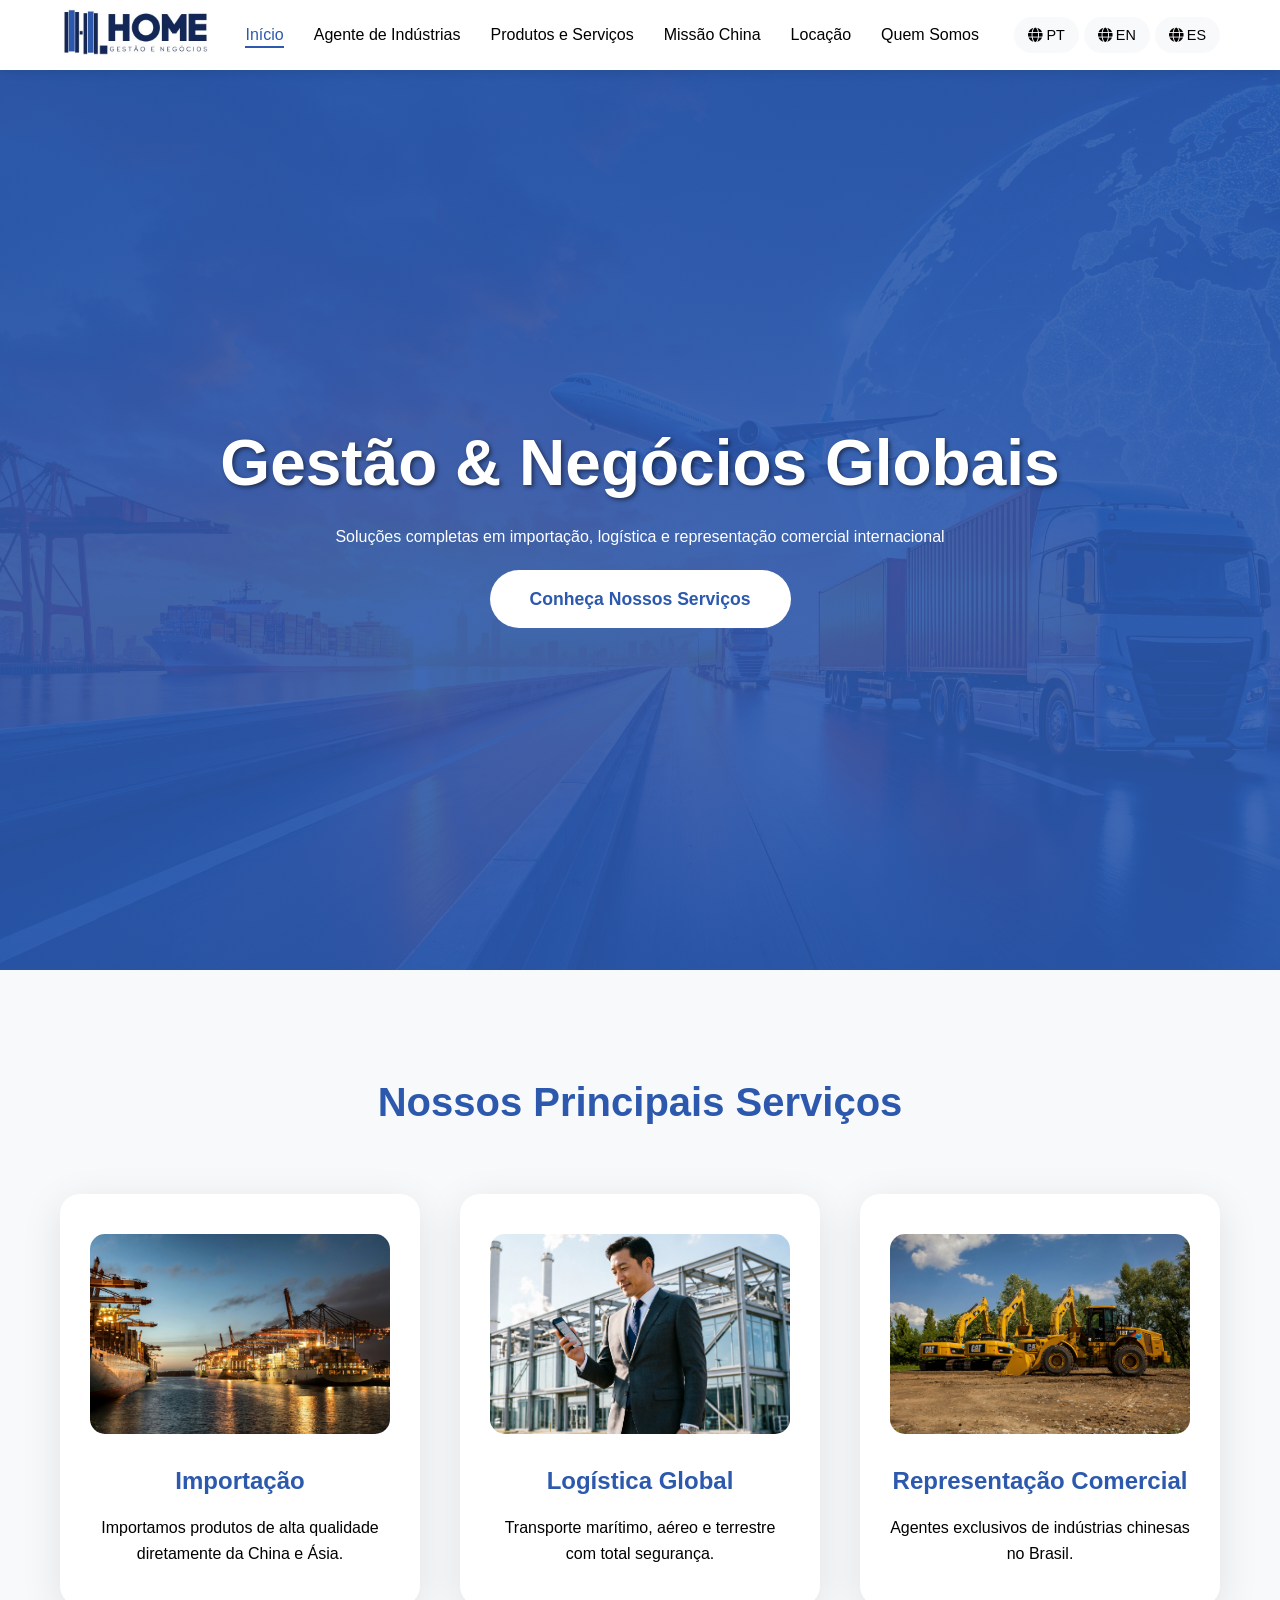
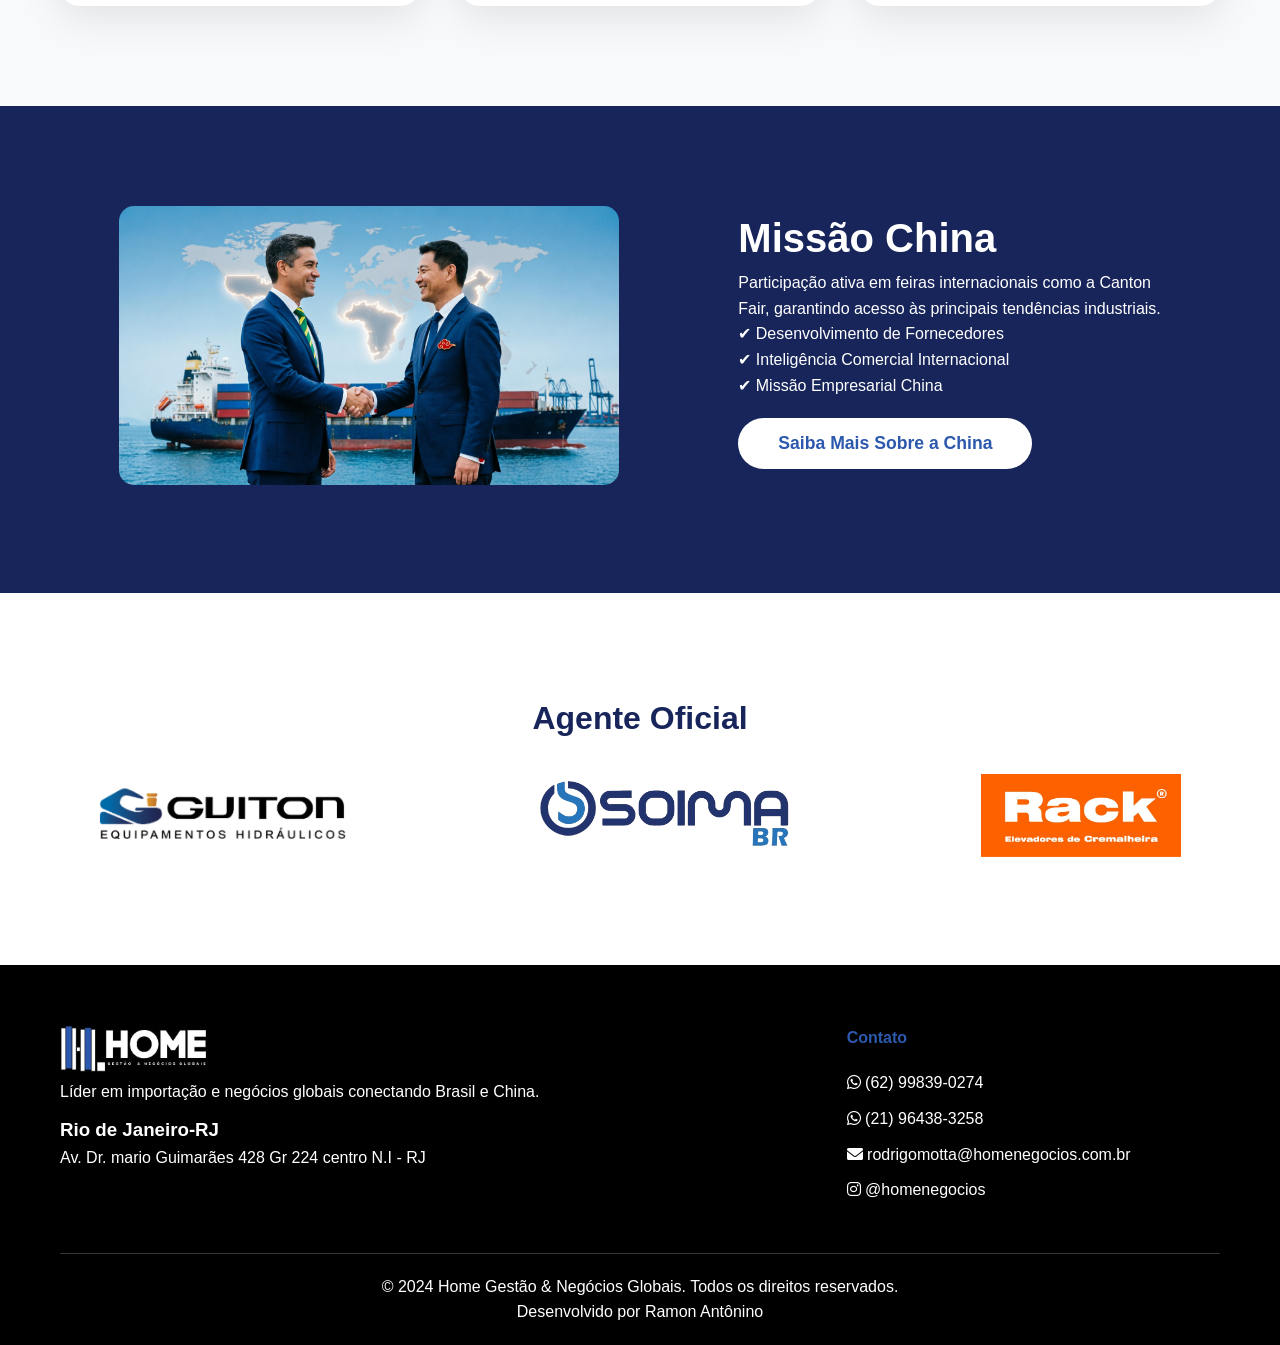
==== index.html @ df5e3b67 "Initial commit" ====
<!DOCTYPE html>
<html lang="pt-BR">
<head>
    <meta charset="UTF-8">
    <meta name="viewport" content="width=device-width, initial-scale=1.0">
    <title>Home Gestão & Negócios Globais</title>
    <link rel="stylesheet" href="style.css">
    <link href="https://cdnjs.cloudflare.com/ajax/libs/font-awesome/6.0.0/css/all.min.css" rel="stylesheet">
    <link rel="shortcut icon" href="img/favicon.ico" type="image/x-icon">
</head>
<body data-lang="pt-BR">
    <!-- Header -->
    <header>
        <nav class="navbar">
            <div class="nav-container">
                <div class="logo">
                    <a href="index.html">
                        <img src="img/logo.png" alt="logo Home">
                    </a>
                </div>
                <ul class="nav-menu">
                    <li><a href="index.html" class="nav-link active">Início</a></li>
                    <li><a href="agente-industrias.html" class="nav-link">Agente de Indústrias</a></li>
                    <li><a href="produtos-servicos.html" class="nav-link">Produtos e Serviços</a></li>
                    <li><a href="missao-china.html" class="nav-link">Missão China</a></li>
                    <li><a href="locacao.html" class="nav-link">Locação</a></li>
                    <li><a href="quem-somos.html" class="nav-link">Quem Somos</a></li>
                </ul>
                <div class="language-switcher">
                    <button class="lang-btn active" data-lang="pt-BR" title="Português-BR">
                        <i class="fas fa-globe"></i> PT
                    </button>
                    <button class="lang-btn" data-lang="en" title="English">
                        <i class="fas fa-globe"></i> EN
                    </button>
                    <button class="lang-btn" data-lang="es" title="Español">
                        <i class="fas fa-globe"></i> ES
                    </button>
                </div>
                <div class="hamburger">
                    <span></span>
                    <span></span>
                    <span></span>
                </div>
            </div>
        </nav>
    </header>

    <!-- Hero Section -->
    <section class="hero">
        <div class="hero-content">
            <h1 data-translate="hero-title">Gestão & Negócios Globais</h1>
            <p data-translate="hero-subtitle">Soluções completas em importação, logística e representação comercial internacional</p>
            <a href="produtos-servicos.html" class="cta-button" data-translate="hero-cta">Conheça Nossos Serviços</a>
        </div>
    </section>

    <!-- Services Preview -->
    <section class="services-preview">
        <div class="container">
            <h2 data-translate="services-title">Nossos Principais Serviços</h2>
            <div class="services-grid">
                <div class="service-card">
                    <img src="img/importação.jpg" alt="Importação">
                    <h3 data-translate="service1-title">Importação</h3>
                    <p data-translate="service1-desc">Transporte marítimo, aéreo e terrestre com total segurança</p>
                </div>
                <div class="service-card">
                    <img src="img/industras.png" alt="Logística">
                    <h3 data-translate="service2-title">Agente de Indústrias</h3>
                    <p data-translate="service2-desc">Transporte marítimo, aéreo e terrestre com total segurança.</p>
                </div>
                <div class="service-card">
                    <img src="img/locação.jpg" alt="Representação">
                    <h3 data-translate="service3-title">Locação</h3>
                    <p data-translate="service3-desc">Agentes exclusivos de indústrias chinesas no Brasil.</p>
                </div>
            </div>
        </div>
    </section>


    <!-- China -->
    <section class="china">
        <div class="flex">
            <div class="china-img">
                <img src="img/brasilechina.png" alt="Brasil e China">
            </div>

            <div class="china-titulo">
                <h2>
                    Missão China
                </h2>
                <p>
                    Participação ativa em feiras internacionais como a Canton <br>
                    Fair, garantindo acesso às principais tendências industriais. <br>
                    ✔ Desenvolvimento de Fornecedores <br>
                    ✔ Inteligência Comercial Internacional <br>
                    ✔ Missão Empresarial China <br>

                </p>

                <div class="china-button">
                    <button>
                        <a href="missao-china.html">Saiba Mais Sobre a China</a>
                    </button>

                </div>
            </div>
        </div>
    </section>


    <!-- Agente Oficial -->
    <section class="oficial">
        <div class="oficial-h2">
            <h2>
                Agente Oficial
            </h2>
        </div>

        <div class="flex">  
            <div class="guiton">
                <img src="img/guiton.png" alt="Guiton">
            </div>
            <div class="soima">
                <img src="img/soima.jpeg" alt="soima">
            </div>
            <div class="rack">
                <img src="img/rack.jpeg" alt="Rack">
            </div>
        </div>
    </section>

    <!-- Footer -->
    <footer>
        <div class="container">
            <div class="footer-content">
                <div class="footer-section">
                    <a href="index.html">
                        <img src="img/logo-rodape.jpeg" alt="logo Home">
                    </a>
                    <p data-translate="footer-desc">Líder em importação e negócios globais conectando Brasil e China.</p>

                    <h3>
                        Rio de Janeiro-RJ
                    </h3>
                    <p>Av. Dr. mario Guimarães 428 Gr 224 centro N.I - RJ</p>
                </div>
                <div class="footer-section">
                    <h4 data-translate="footer-contact">Contato</h4>
                    <p><i class="fa-brands fa-whatsapp"></i> (62) 99839-0274</p>
                    <p><i class="fa-brands fa-whatsapp"></i> (21) 96438-3258</p>
                    <p><i class="fas fa-envelope"></i> rodrigomotta@homenegocios.com.br</p>
                    <p><i class="fa-brands fa-instagram"></i> @homenegocios</p>
                </div>
            </div>
            <div class="footer-bottom">
                <p>&copy; 2024 Home Gestão & Negócios Globais. Todos os direitos reservados.</p>
                <p>Desenvolvido por <a href="https://www.linkedin.com/in/ramon-antonio/">Ramon Antônino</a></p>
            </div>
        </div>
    </footer>

    <script src="script.js"></script>
</body>
</html>
---- style.css ----
* {
    margin: 0;
    padding: 0;
    box-sizing: border-box;
}

:root {
    --primary-color: #2C59AD;
    --black: #000000;
    --white: #ffffff;
    --light-gray: #f8f9fa;
    --blue: #17255a;
}

body {
    font-family: Arial, Helvetica, sans-serif;
    line-height: 1.6;
    color: var(--black);
    overflow-x: hidden;
}

.container {
    max-width: 1200px;
    margin: 0 auto;
    padding: 0 20px;
}

/* Header */
.navbar {
    background: var(--white);
    box-shadow: 0 2px 10px rgba(0,0,0,0.1);
    position: fixed;
    width: 100%;
    top: 0;
    z-index: 1000;
}

.nav-container {
    max-width: 1200px;
    margin: 0 auto;
    padding: 0 20px;
    display: flex;
    justify-content: space-between;
    align-items: center;
    height: 70px;
}


.nav-container .logo img {
    width: 150px;
}

.nav-menu {
    display: flex;
    list-style: none;
    gap: 30px;
}

.nav-link {
    text-decoration: none;
    color: var(--black);
    font-weight: 500;
    transition: color 0.3s;
    position: relative;
}

.nav-link:hover, .nav-link.active {
    color: var(--primary-color);
}

.nav-link.active::after {
    content: '';
    position: absolute;
    bottom: -5px;
    left: 0;
    width: 100%;
    height: 2px;
    background: var(--primary-color);
}

.language-switcher {
    display: flex;
    gap: 5px;
}

.lang-btn {
    background: var(--light-gray);
    border: 2px solid transparent;
    padding: 8px 12px;
    border-radius: 25px;
    cursor: pointer;
    font-size: 0.9rem;
    transition: all 0.3s;
}

.lang-btn.active,
.lang-btn:hover {
    background: var(--primary-color);
    color: var(--white);
    border-color: var(--primary-color);
}

.hamburger {
    display: none;
    flex-direction: column;
    cursor: pointer;
}

.hamburger span {
    width: 25px;
    height: 3px;
    background: var(--black);
    margin: 3px 0;
    transition: 0.3s;
}

/* Hero */
.hero {
    background: linear-gradient(rgba(44,89,173,0.9), rgba(44,89,173,0.9)), 
                url('img/global-logistics.jpg');
    background-size: cover;
    background-position: center;
    height: 100vh;
    display: flex;
    align-items: center;
    justify-content: center;
    text-align: center;
    color: var(--white);
    margin-top: 70px;
}

.hero-content h1 {
    font-size: 4rem;
    margin-bottom: 10px;
    text-shadow: 2px 2px 4px rgba(0,0,0,0.5);
}

.hero-content p .hero-subtitle{
    font-size: 1.3rem;
    text-align: center;
    margin-bottom: 60px;
    max-width: 600px;
    text-shadow: 1px 1px 2px rgba(0,0,0,0.5);
}

.cta-button {
    display: inline-block;
    background: var(--white);
    margin-top: 20px;
    color: var(--primary-color);
    padding: 15px 40px;
    text-decoration: none;
    border-radius: 50px;
    font-weight: bold;
    font-size: 1.1rem;
    transition: transform 0.3s, box-shadow 0.3s;
}

.cta-button:hover {
    transform: translateY(-3px);
    box-shadow: 0 10px 25px rgba(255,255,255,0.3);
}

/* Services */
.services-preview {
    padding: 100px 0;
    background: var(--light-gray);
}

.services-preview h2 {
    text-align: center;
    font-size: 2.5rem;
    margin-bottom: 60px;
    color: var(--primary-color);
}

.services-grid {
    display: grid;
    grid-template-columns: repeat(auto-fit, minmax(350px, 1fr));
    gap: 40px;
}

.service-card {
    background: var(--white);
    padding: 40px 30px;
    border-radius: 20px;
    box-shadow: 0 10px 40px rgba(0,0,0,0.1);
    text-align: center;
    transition: transform 0.3s, box-shadow 0.3s;
}

.service-card:hover {
    transform: translateY(-10px);
    box-shadow: 0 20px 60px rgba(44,89,173,0.2);
}

.service-card img {
    width: 100%;
    height: 200px;
    object-fit: cover;
    border-radius: 15px;
    margin-bottom: 20px;
}

.service-card h3  {
    color: var(--primary-color);
    font-size: 1.5rem;
    margin-bottom: 15px;
}


/*china*/
.china {
    padding: 100px 0;
    background: #17255a;
}

.china .flex {
    display: flex;
    justify-content:space-evenly ;
    
}

.china-img img {
    width: 500px;
    border-radius: 15px;
}

.china-titulo h2 {
    color: white;
    font-size: 2.5rem;
}

.china-titulo p {
    color: white;
}

.china-button button {
    display: inline-block;
    background: var(--white);
    border: none;
    border-radius: 50px;
    margin-top: 20px;
    color: var(--primary-color);
    padding: 15px 40px;
    text-decoration: none;
    font-weight: bold;
    font-size: 1.1rem;
    transition: transform 0.3s, box-shadow 0.3s;
}

.china-button a {
    text-decoration: none;
    color: #2C59AD;
}

.china-button:hover {
    transform: translateY(-3px);
}


/*Agente Oficial*/
.oficial {
    padding: 100px 4px;
}

.oficial-h2 h2 {
    text-align: center;
    color: #17255a;
    margin-bottom: 30px;
    font-size: 2.0rem;
}

.oficial .flex {
    display: flex;
    justify-content: space-around;
    align-items: center;
}

.guiton img {
    width: 250px;
}

.rack img {
    width: 200px;
}

.soima img {
    width: 250px;
}


/* Footer */
footer {
    background: var(--black);
    color: var(--white);
    padding: 60px 0 20px;
}

.footer-content {
    display: grid;
    grid-template-columns: 2fr 1fr;
    gap: 40px;
    margin-bottom: 40px;
}

.footer-section img{
    width: 150px;
}
.footer-section h4 {
    margin-bottom: 20px;
    color: var(--primary-color);
}

.footer-section p {
    margin-bottom: 10px;
}

.footer-bottom {
    text-align: center;
    padding-top: 20px;
    border-top: 1px solid #333;
}

.footer-bottom p a {
    text-decoration: none;
    color: white;
}



/* Responsive */
@media (max-width: 768px) {
    .hamburger {
        display: flex;
    }
    
    .nav-menu {
        position: fixed;
        left: -100%;
        top: 70px;
        flex-direction: column;
        background-color: var(--white);
        width: 100%;
        text-align: center;
        transition: 0.3s;
        box-shadow: 0 10px 27px rgba(0,0,0,0.05);
        padding: 20px 0;
    }
    
    .nav-menu.active {
        left: 0;
    }
    
    .hero-content h1 {
        font-size: 2.5rem;
    }
    
    .hero-content p {
        font-size: 1.1rem;
    }
    
    .services-grid {
        grid-template-columns: 1fr;
    }
    
    .china {
        padding: 40px 4px;
        text-align: center;
    }

    .china-img img {
        width: 350px;
    }

    .china .flex {
        display: block;
    }

    .oficial {
        text-align: center;  
        gap: 10px; 
    }

    .oficial .flex {
        display: block;
        align-items: center;
    }

    .footer-content {
        grid-template-columns: 1fr;
        text-align: center;
    }
}
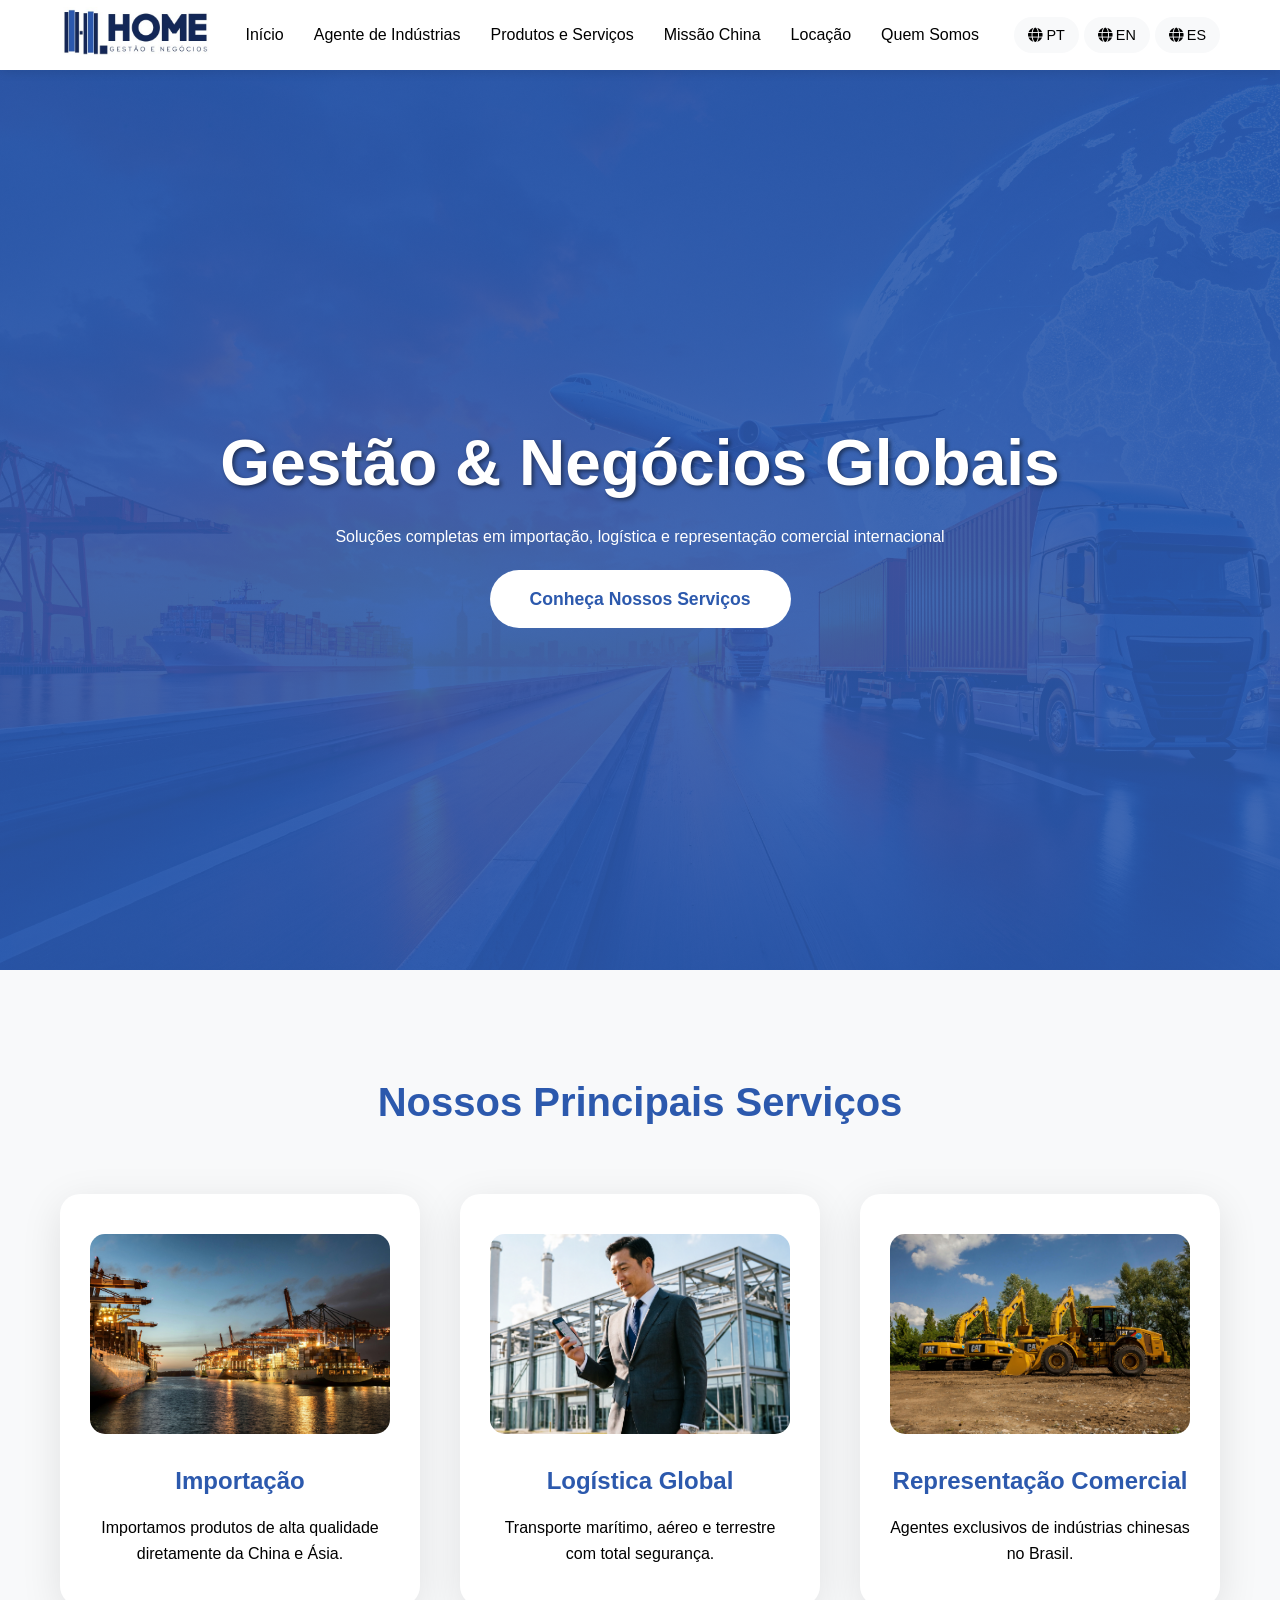
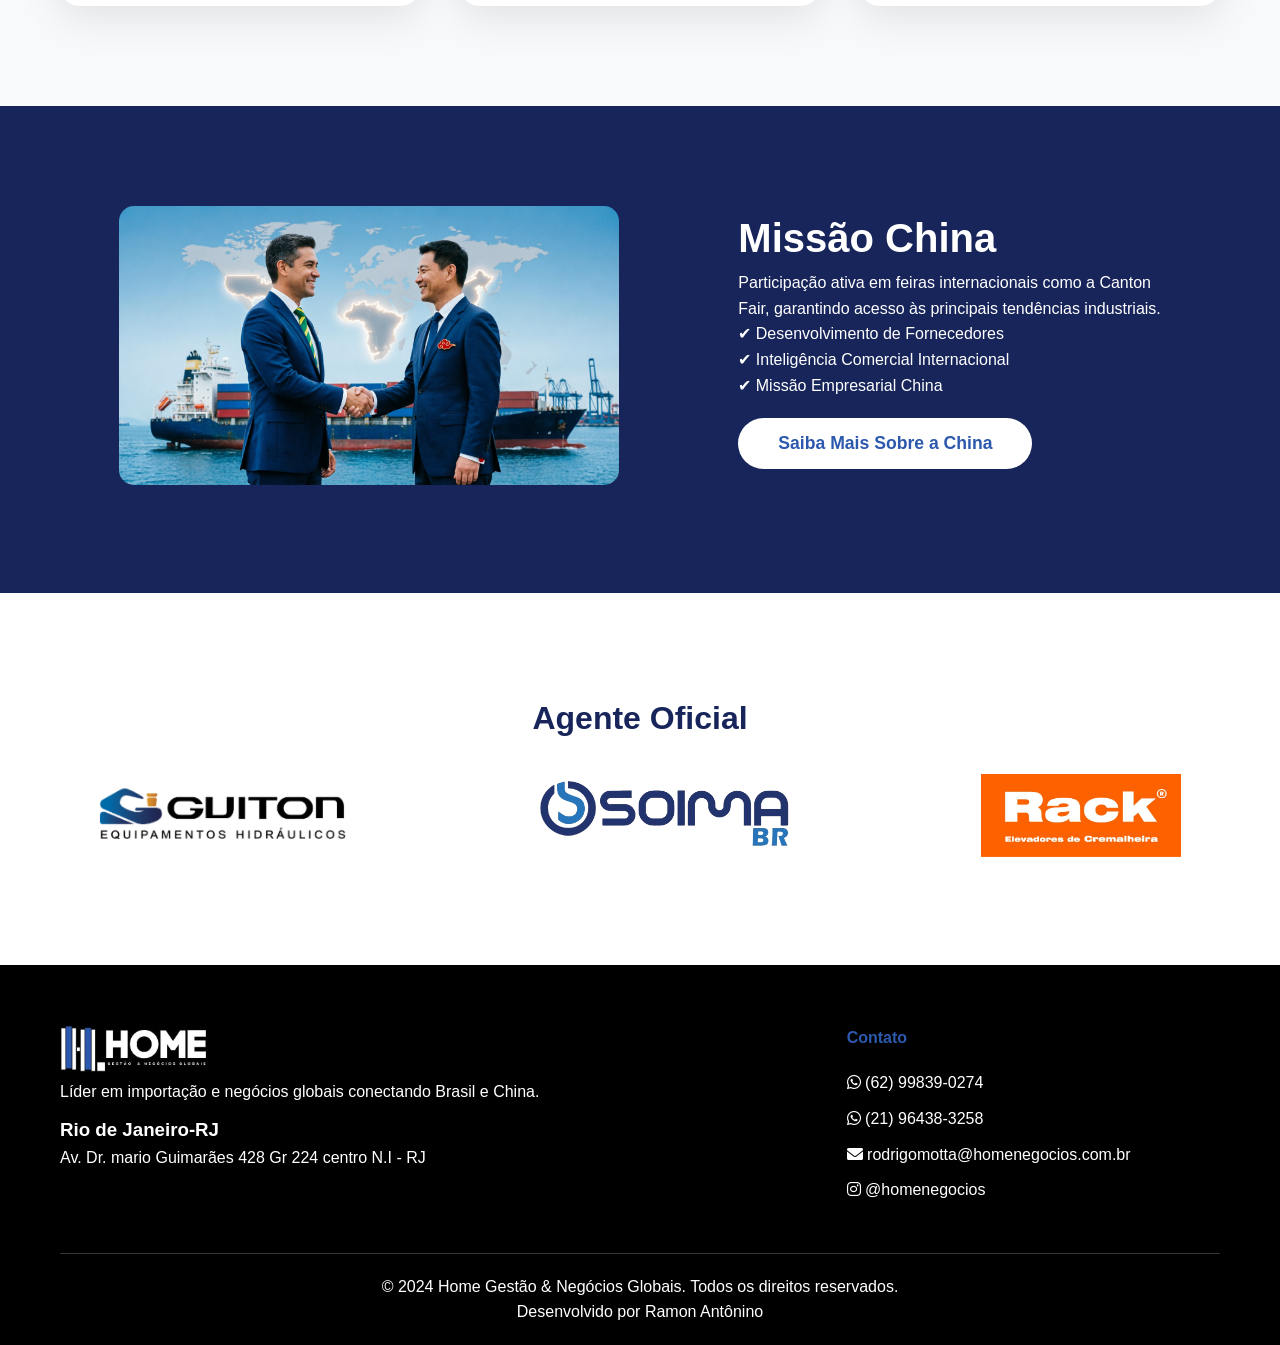
==== commit 51198343: "Correção da configuração das Abas" ====
--- a/index.html
+++ b/index.html
@@ -55,7 +55,7 @@
         </div>
     </section>
 
-    <!-- Services Preview -->
+    <!-- ServicesP review -->
     <section class="services-preview">
         <div class="container">
             <h2 data-translate="services-title">Nossos Principais Serviços</h2>
--- a/style.css
+++ b/style.css
@@ -65,7 +65,7 @@
 }
 
 .nav-link:hover, .nav-link.active {
-    color: var(--primary-color);
+    /* color: var(--primary-color);*/
 }
 
 .nav-link.active::after {
@@ -75,7 +75,7 @@
     left: 0;
     width: 100%;
     height: 2px;
-    background: var(--primary-color);
+   /* background: var(--primary-color);*/
 }
 
 .language-switcher {
@@ -224,6 +224,11 @@
 .china-img img {
     width: 500px;
     border-radius: 15px;
+}
+
+.china-img img:hover {
+    transform: translateY(-5px);
+    box-shadow: 0 20px 60px rgba(44,89,173,0.2);
 }
 
 .china-titulo h2 {
@@ -281,12 +286,24 @@
     width: 250px;
 }
 
+.guiton img:hover {
+    transform: translateY(-5px);
+}
+
 .rack img {
     width: 200px;
 }
 
+.rack img:hover {
+    transform: translateY(-5px);
+}
+
 .soima img {
     width: 250px;
+}
+
+.soima img:hover {
+    transform: translateY(-5px);
 }
 
 
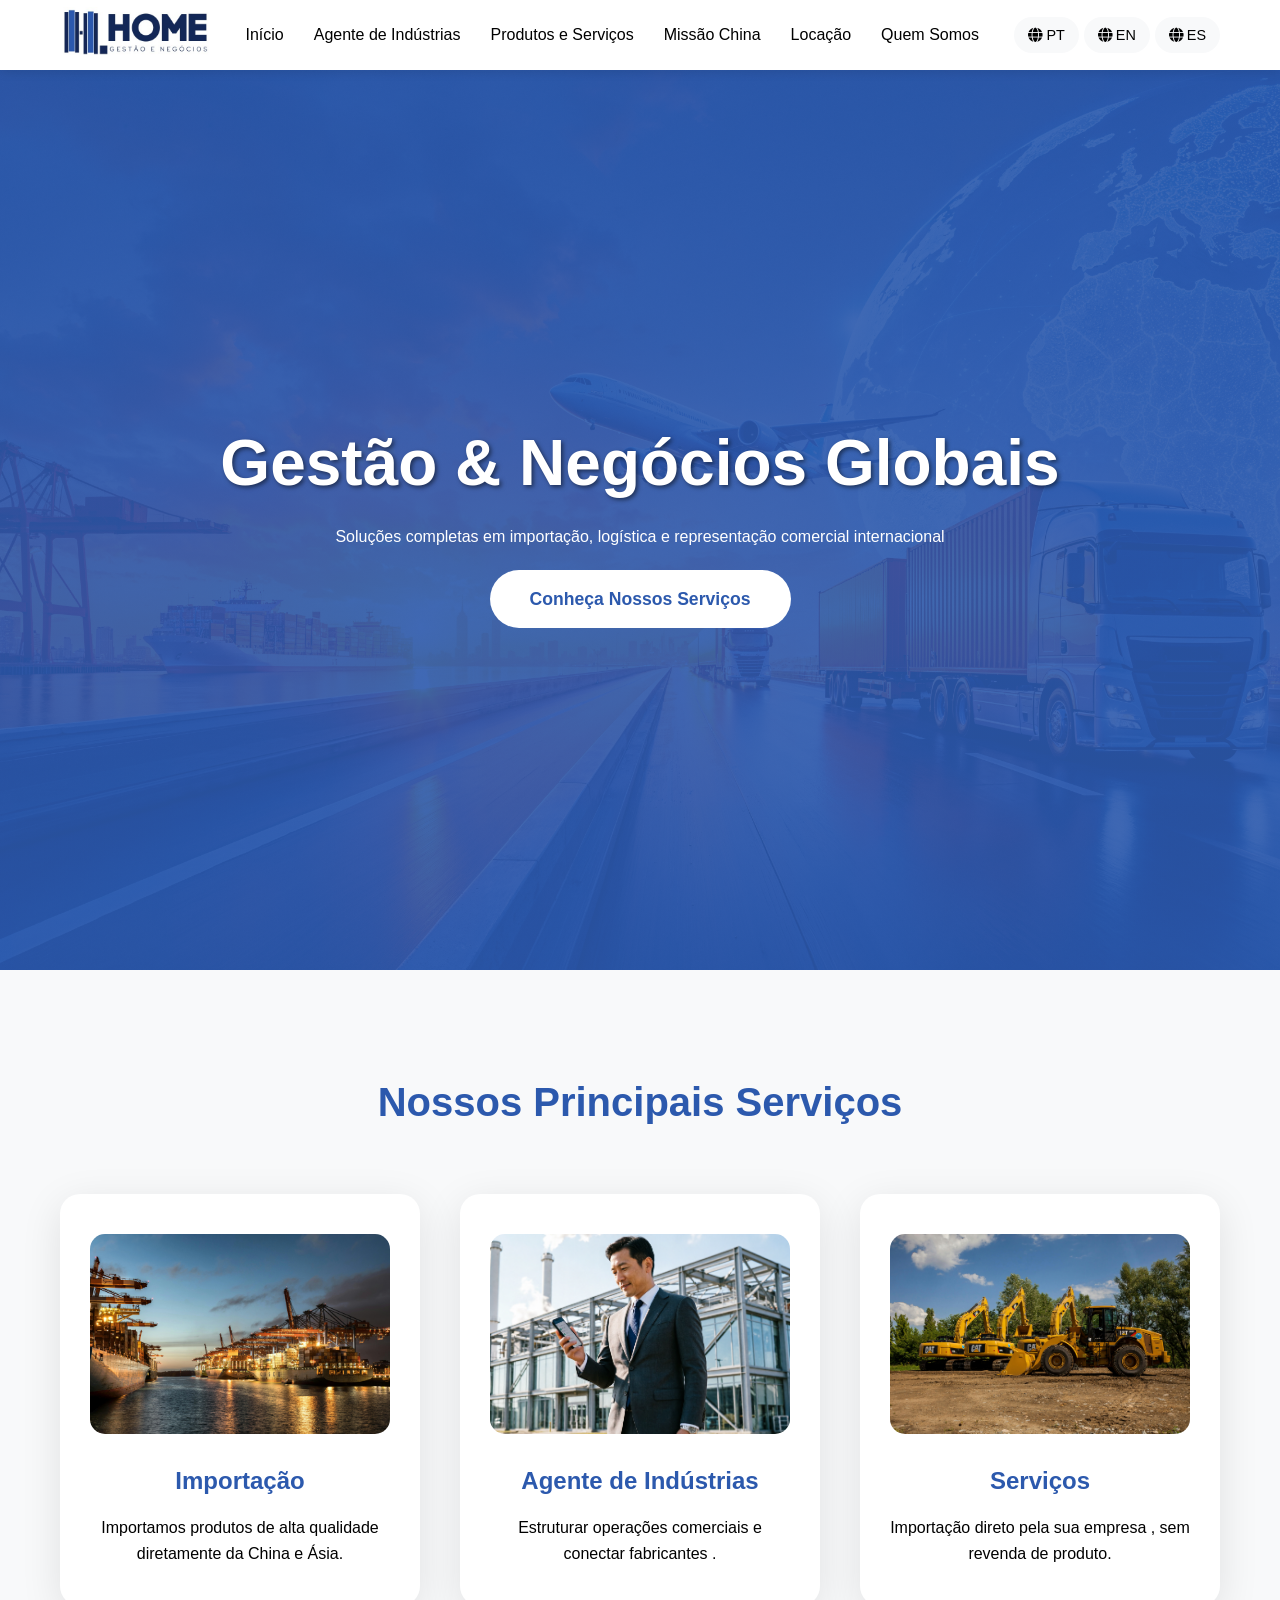
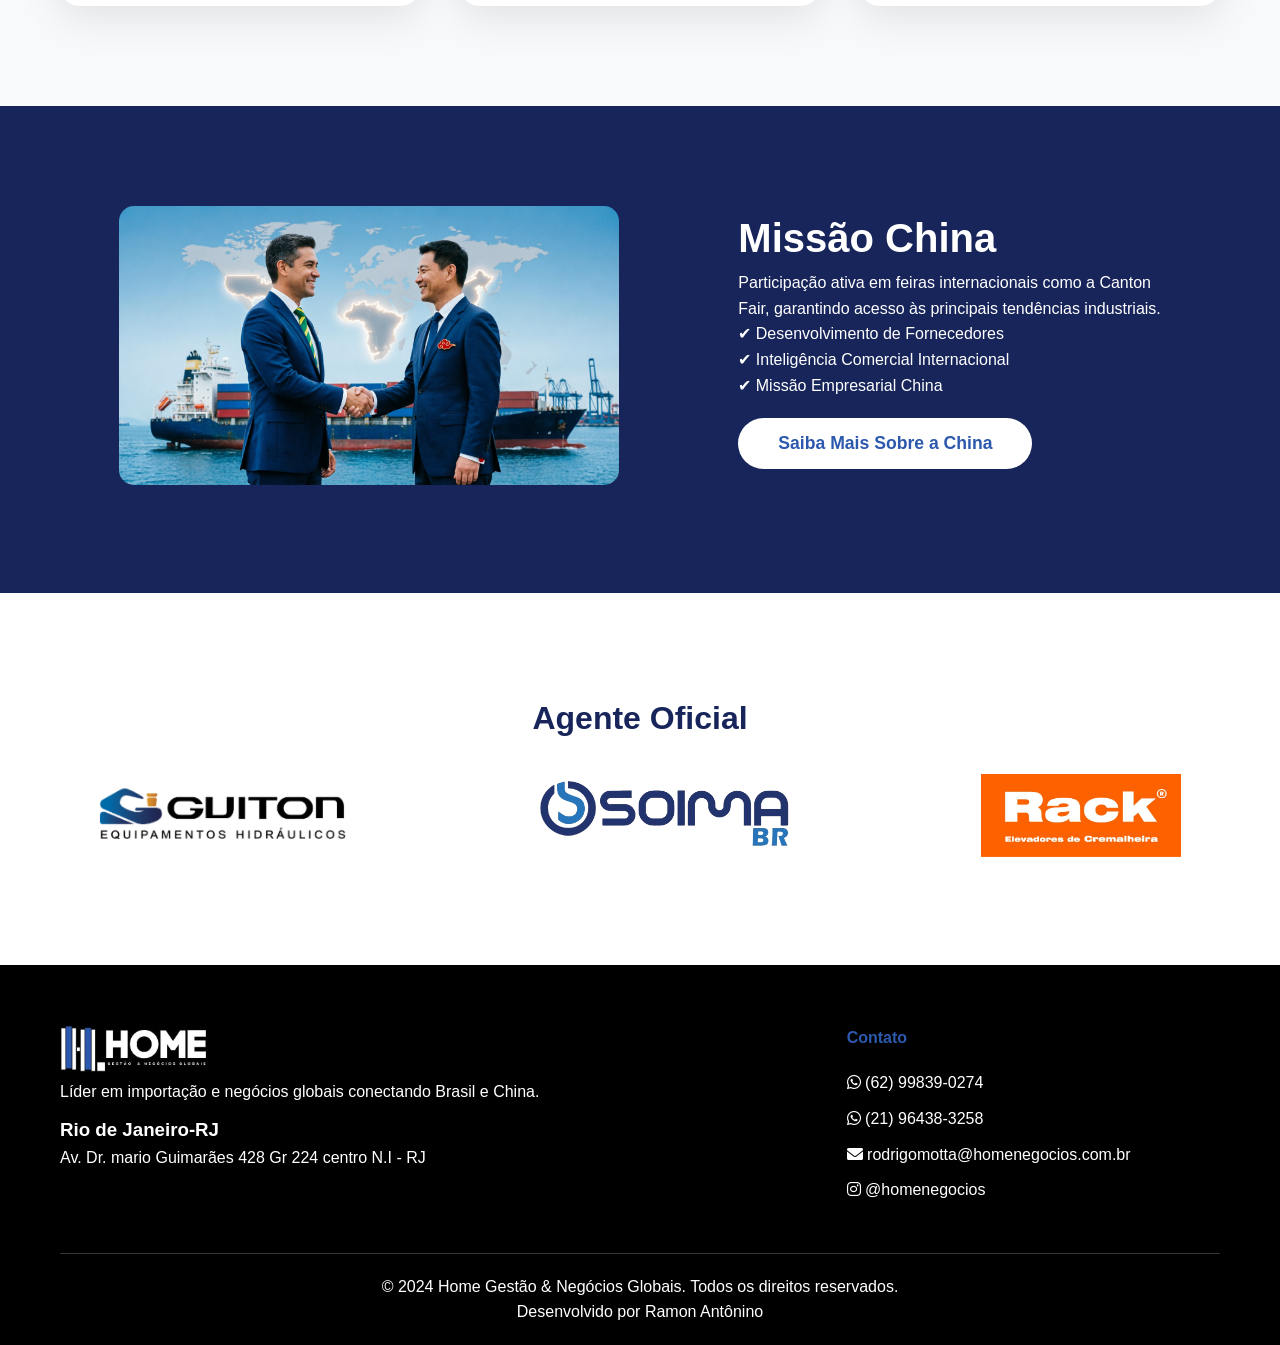
==== commit f8e311ff: "Produtos e Serviços Primeira parte pronta" ====
--- a/index.html
+++ b/index.html
@@ -55,7 +55,7 @@
         </div>
     </section>
 
-    <!-- ServicesP review -->
+    <!-- Services review -->
     <section class="services-preview">
         <div class="container">
             <h2 data-translate="services-title">Nossos Principais Serviços</h2>
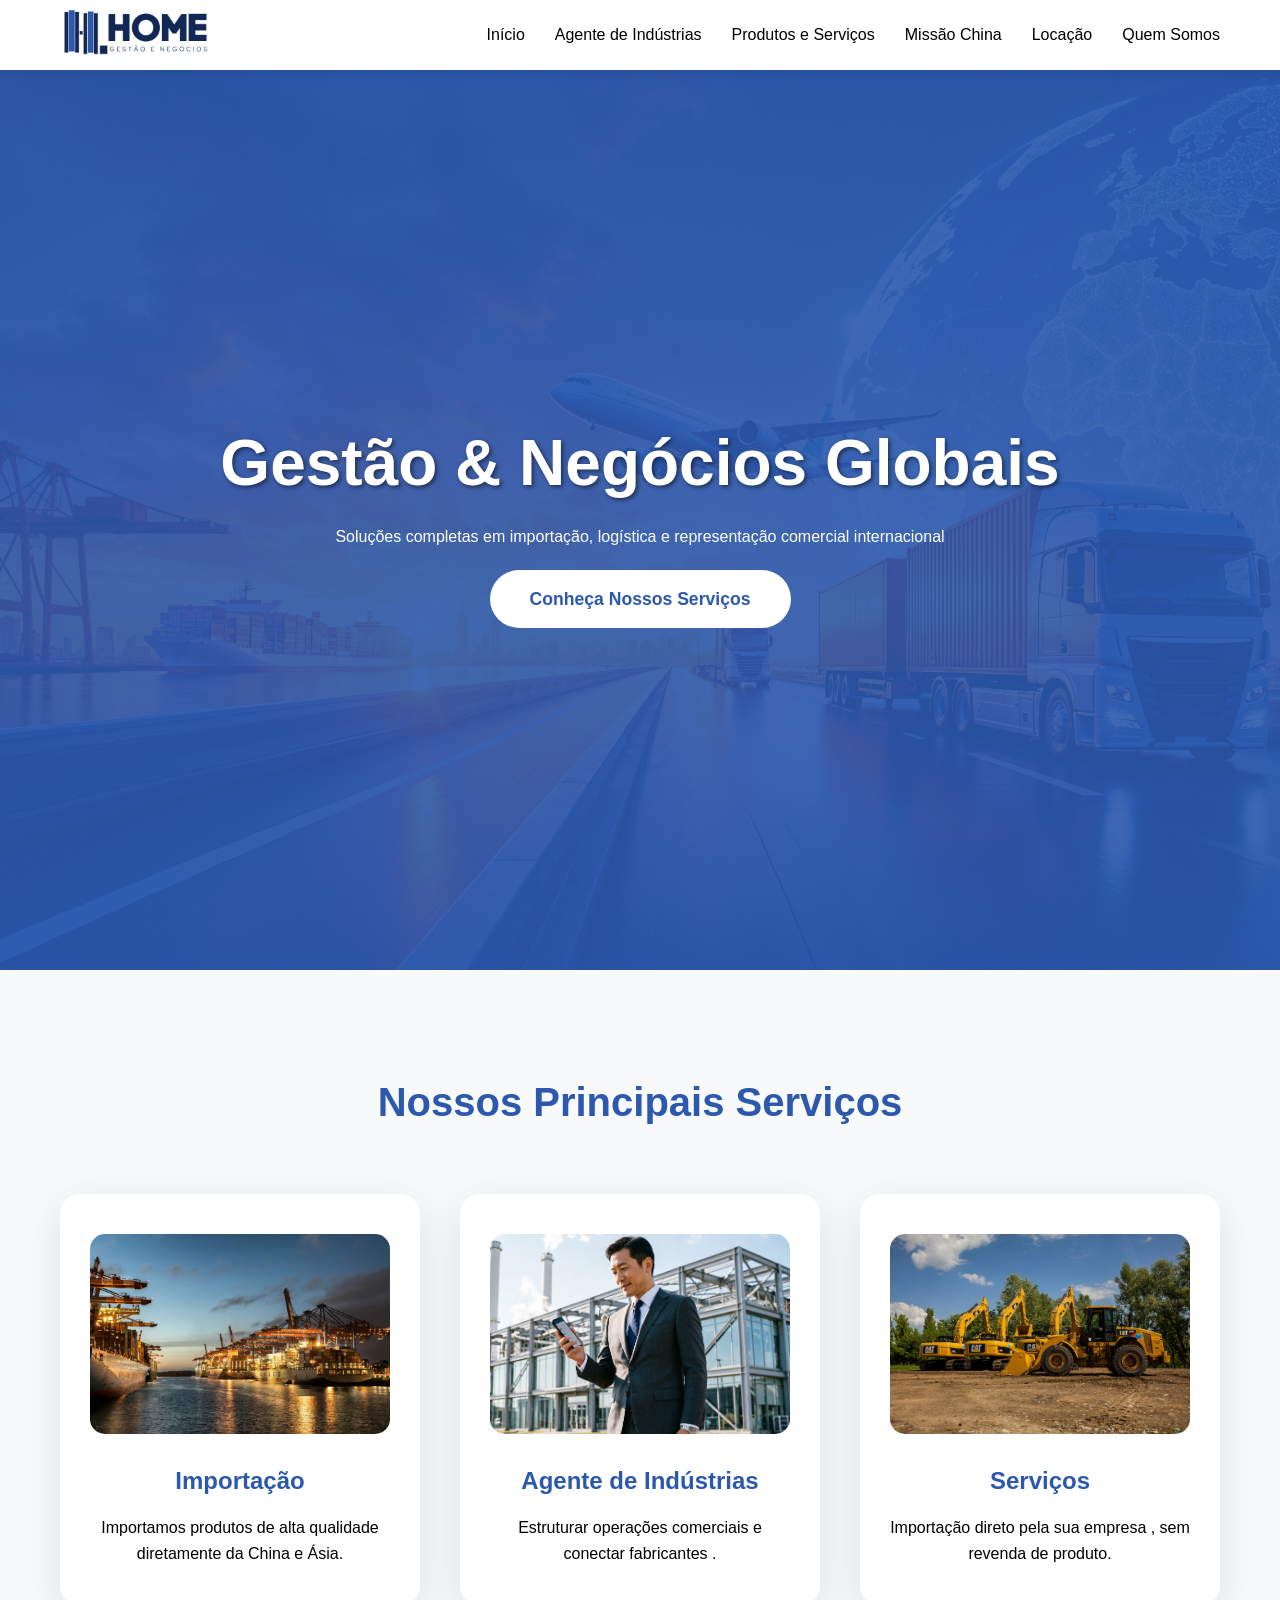
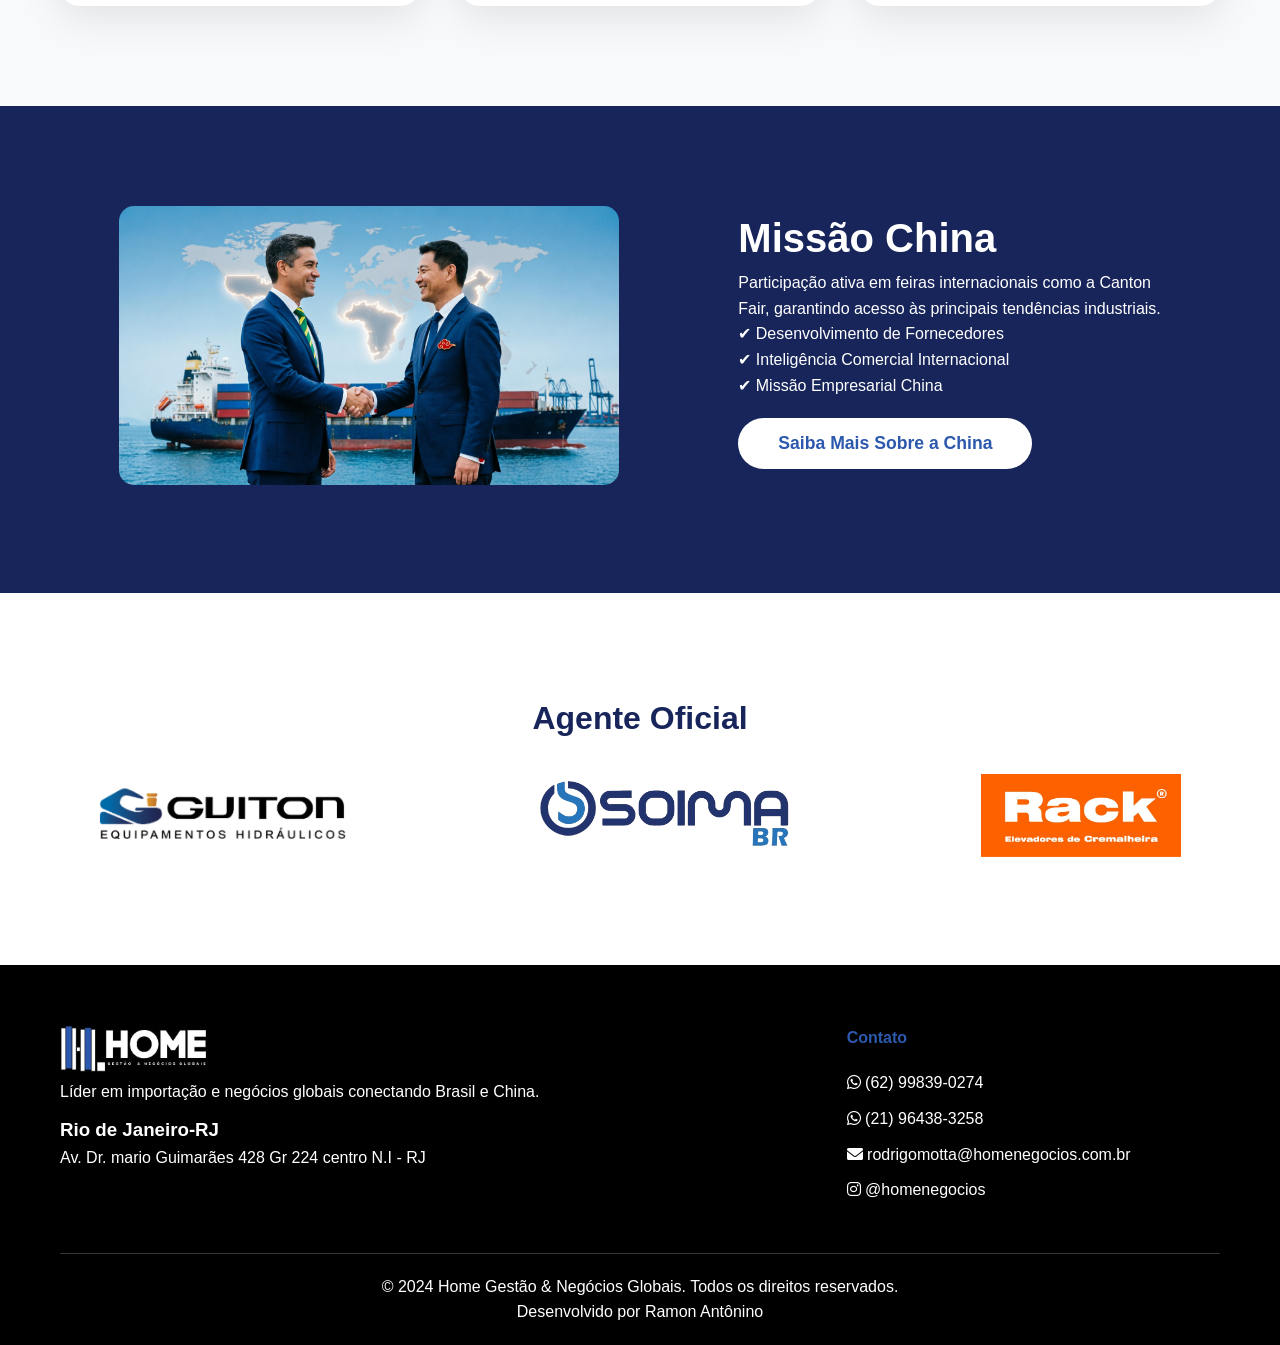
==== commit feb4733a: "idioma okay" ====
--- a/index.html
+++ b/index.html
@@ -26,6 +26,7 @@
                     <li><a href="locacao.html" class="nav-link">Locação</a></li>
                     <li><a href="quem-somos.html" class="nav-link">Quem Somos</a></li>
                 </ul>
+                <!--
                 <div class="language-switcher">
                     <button class="lang-btn active" data-lang="pt-BR" title="Português-BR">
                         <i class="fas fa-globe"></i> PT
@@ -37,6 +38,7 @@
                         <i class="fas fa-globe"></i> ES
                     </button>
                 </div>
+            -->
                 <div class="hamburger">
                     <span></span>
                     <span></span>
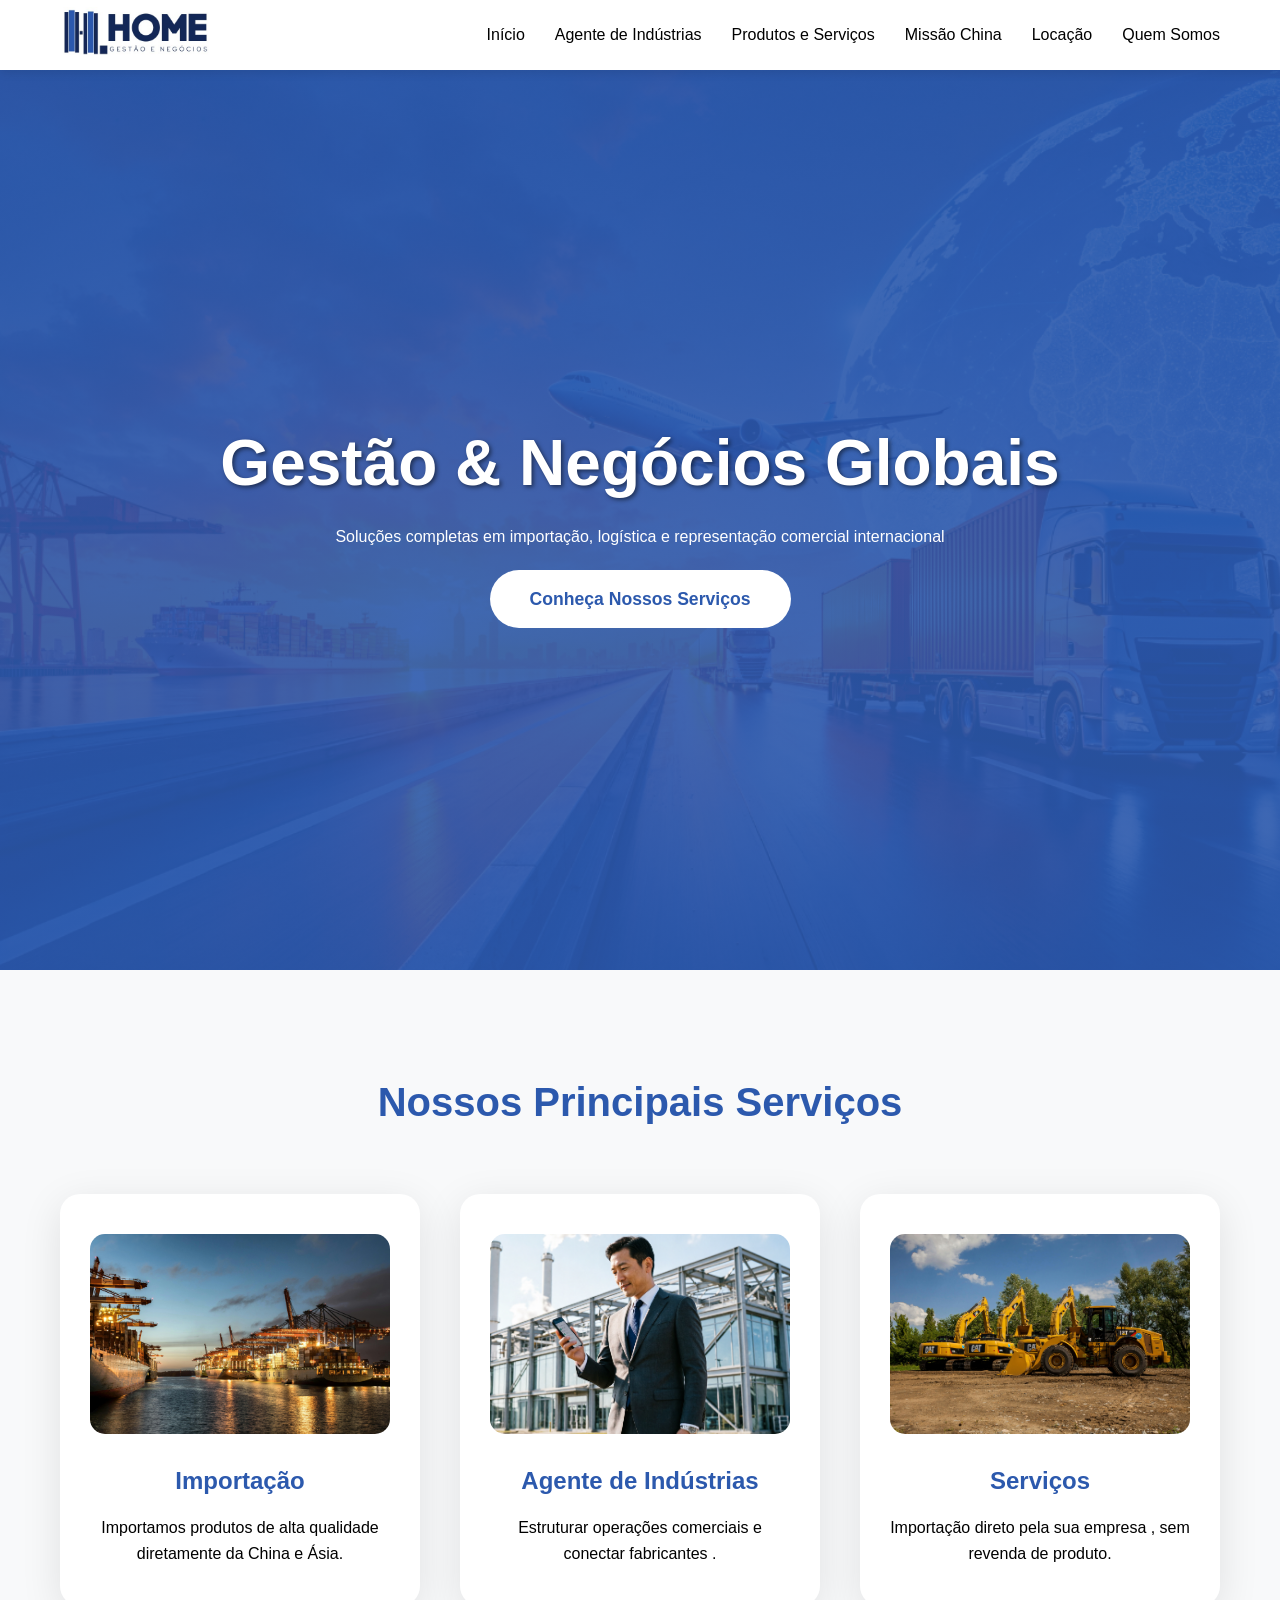
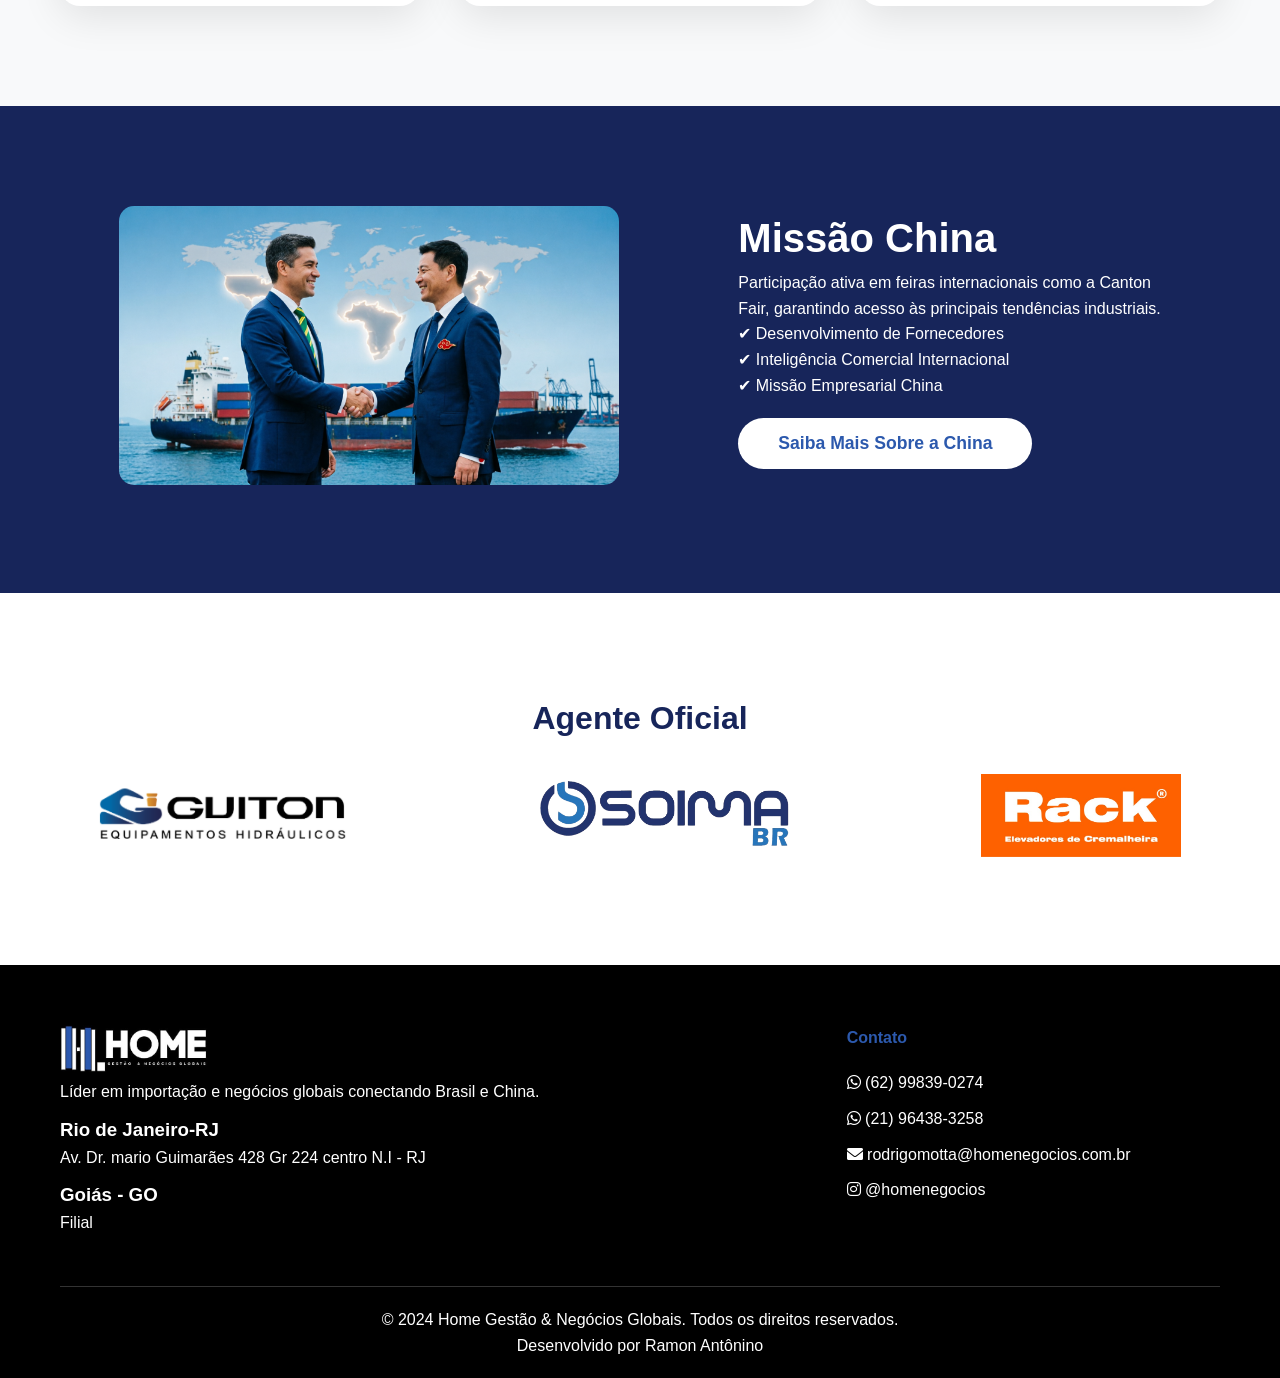
==== commit 89d1ddf1: "Atualização Rodrigo 1.2" ====
--- a/index.html
+++ b/index.html
@@ -148,6 +148,11 @@
                         Rio de Janeiro-RJ
                     </h3>
                     <p>Av. Dr. mario Guimarães 428 Gr 224 centro N.I - RJ</p>
+
+                    <h3>
+                        Goiás - GO
+                    </h3>
+                    <p>Filial</p>
                 </div>
                 <div class="footer-section">
                     <h4 data-translate="footer-contact">Contato</h4>
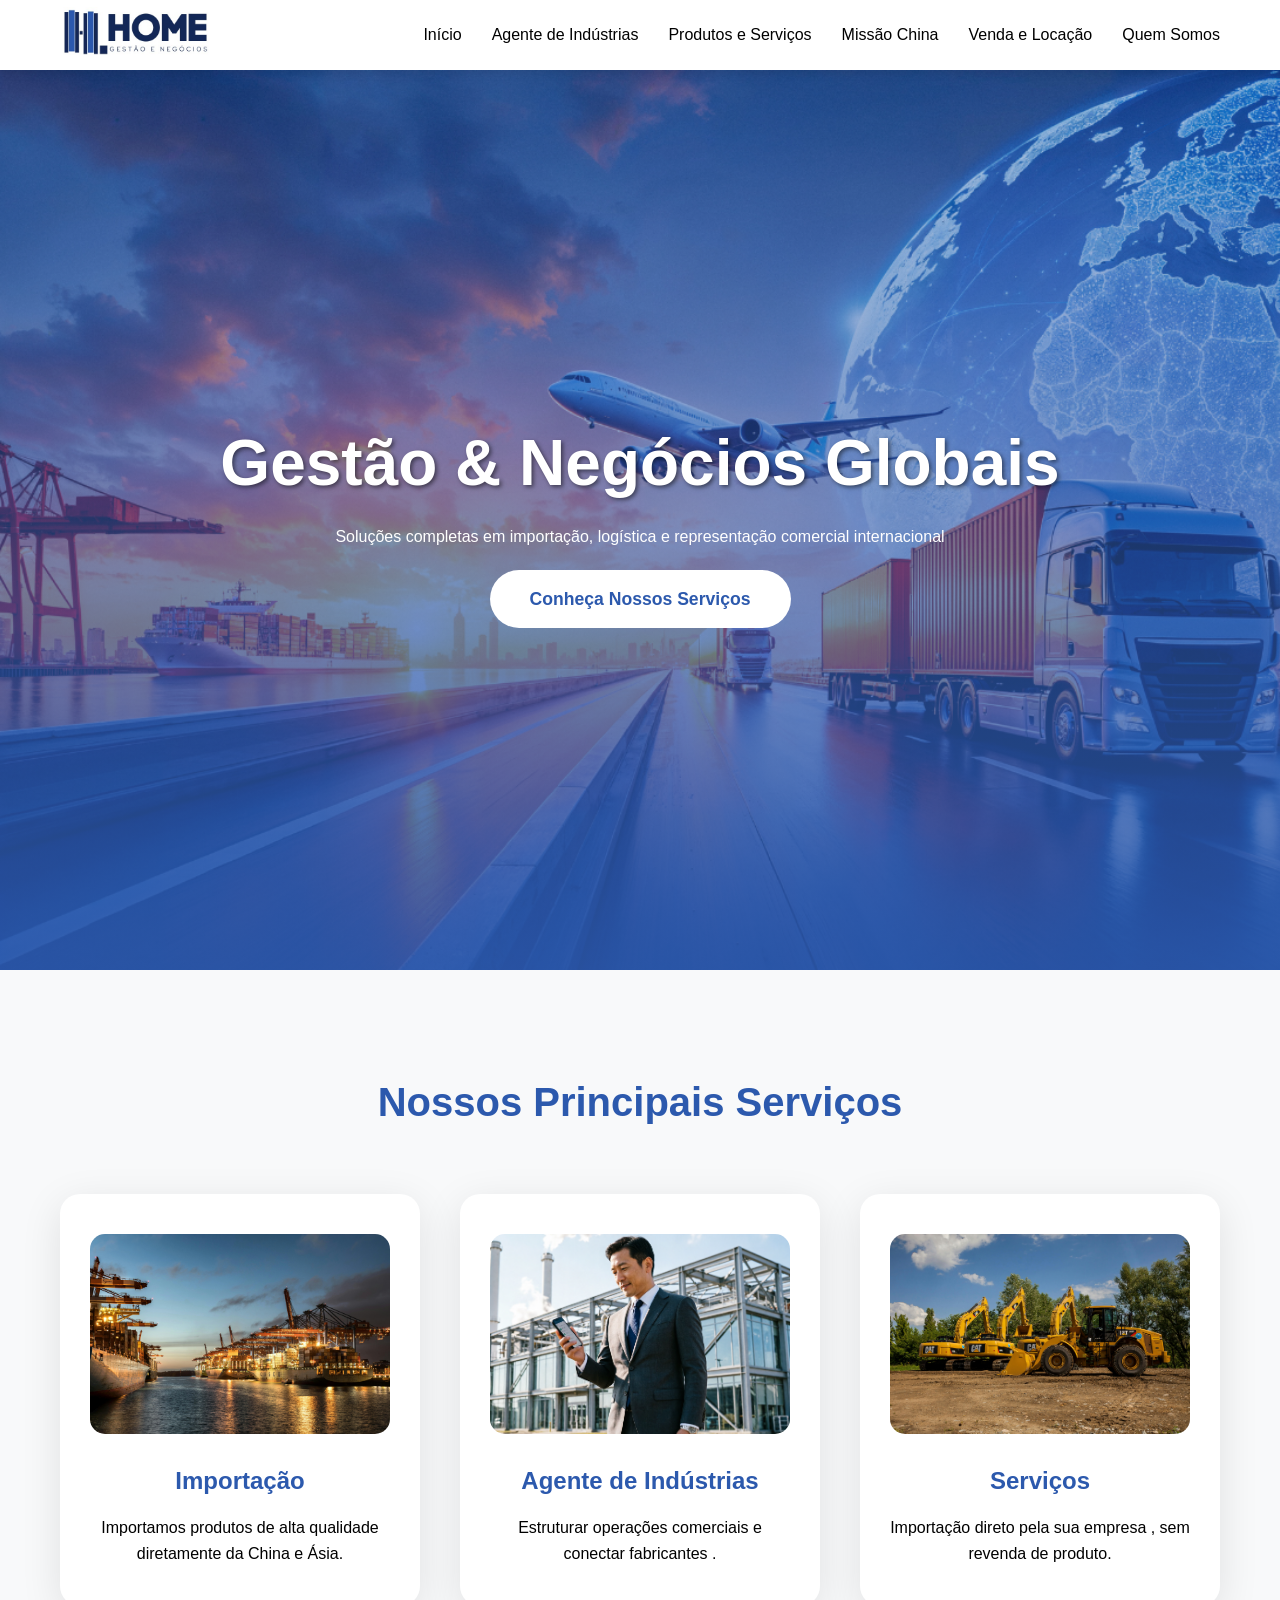
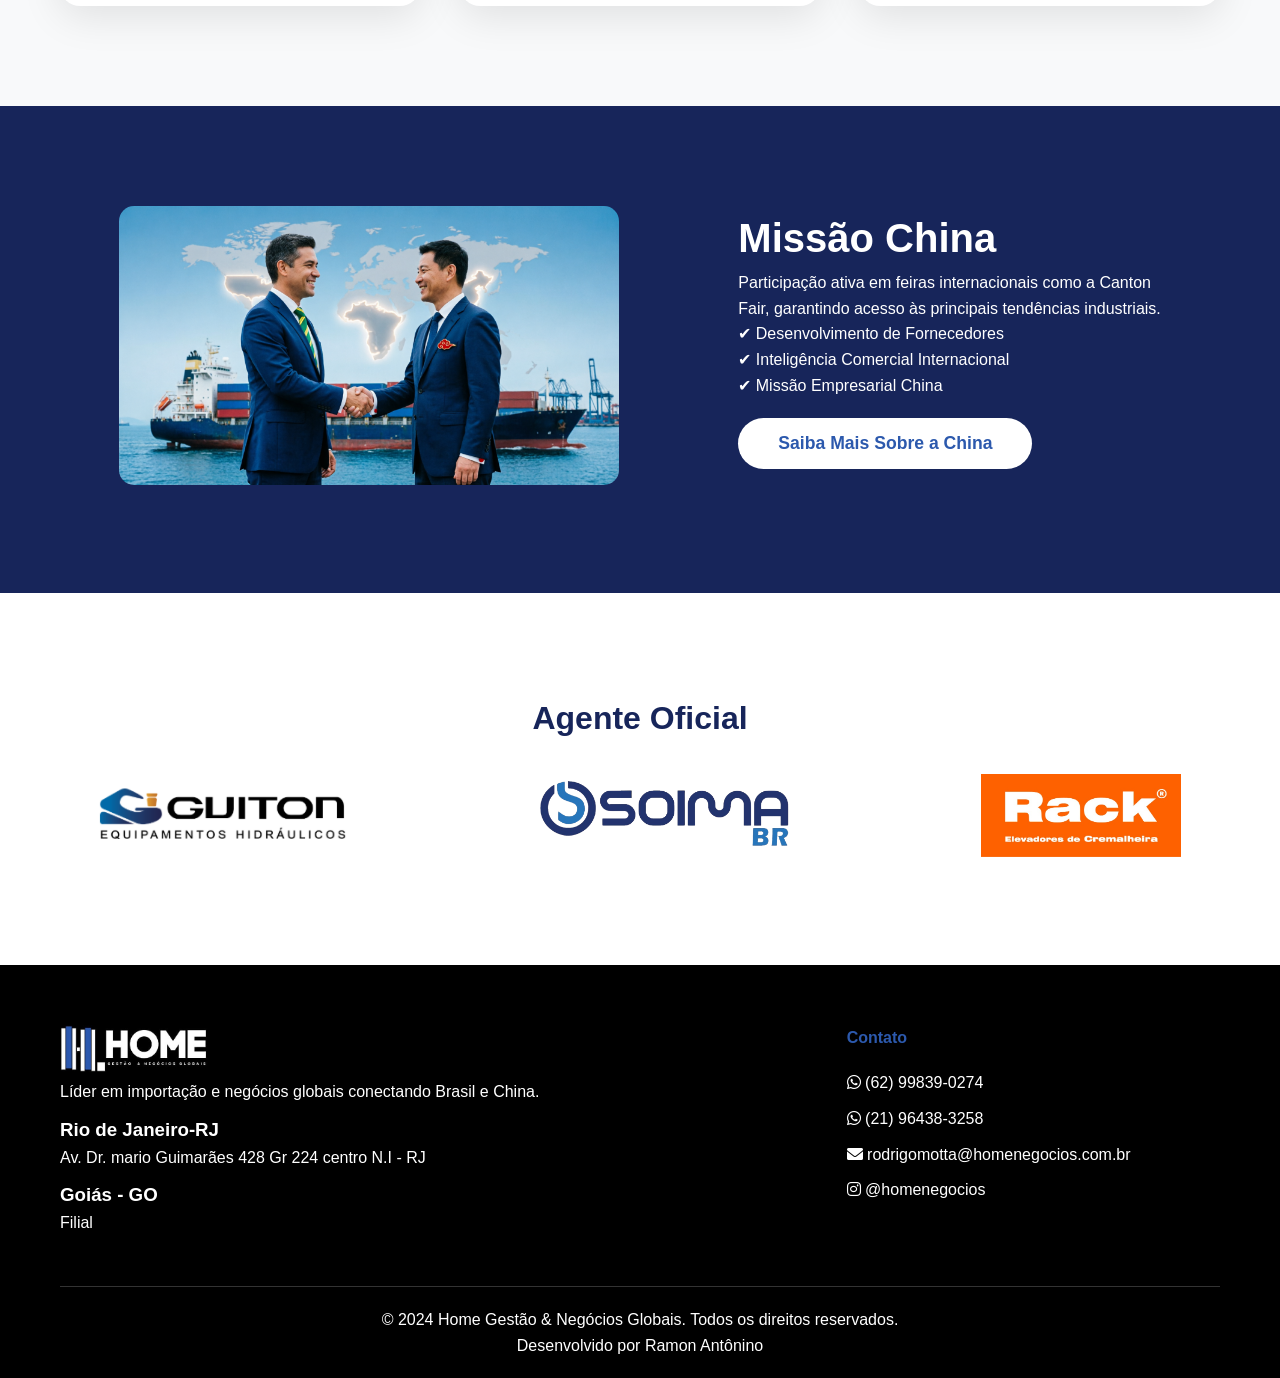
==== commit 330b4c02: "Venda e Locação" ====
--- a/index.html
+++ b/index.html
@@ -23,7 +23,7 @@
                     <li><a href="agente-industrias.html" class="nav-link">Agente de Indústrias</a></li>
                     <li><a href="produtos-servicos.html" class="nav-link">Produtos e Serviços</a></li>
                     <li><a href="missao-china.html" class="nav-link">Missão China</a></li>
-                    <li><a href="locacao.html" class="nav-link">Locação</a></li>
+                    <li><a href="locacao.html" class="nav-link">Venda e Locação</a></li>
                     <li><a href="quem-somos.html" class="nav-link">Quem Somos</a></li>
                 </ul>
                 <!--
--- a/style.css
+++ b/style.css
@@ -64,9 +64,11 @@
     position: relative;
 }
 
+/*
 .nav-link:hover, .nav-link.active {
-    /* color: var(--primary-color);*/
-}
+    color: var(--primary-color);
+}
+    */
 
 .nav-link.active::after {
     content: '';
@@ -116,7 +118,7 @@
 
 /* Hero */
 .hero {
-    background: linear-gradient(rgba(44,89,173,0.9), rgba(44,89,173,0.9)), 
+    background: linear-gradient(rgba(44, 89, 173, 0.295), rgba(44,89,173,0.9)), 
                 url('img/global-logistics.jpg');
     background-size: cover;
     background-position: center;
